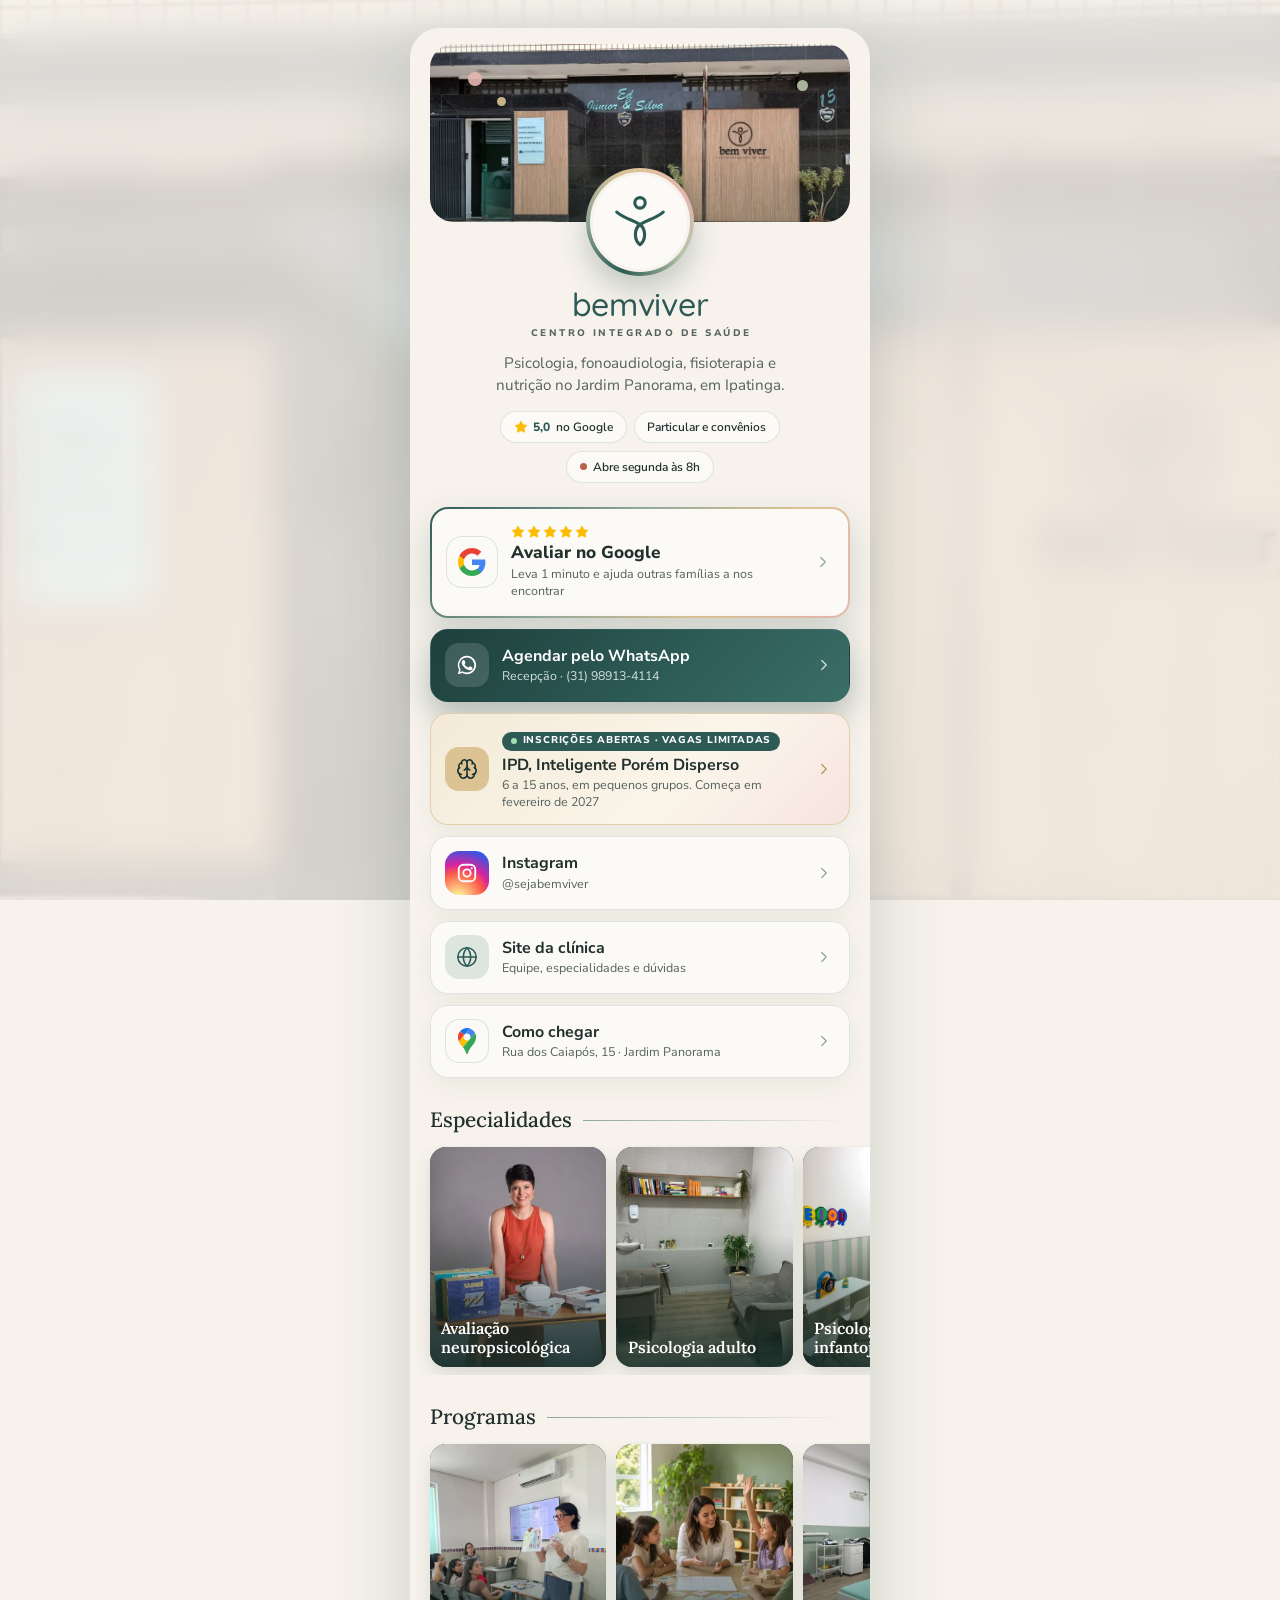
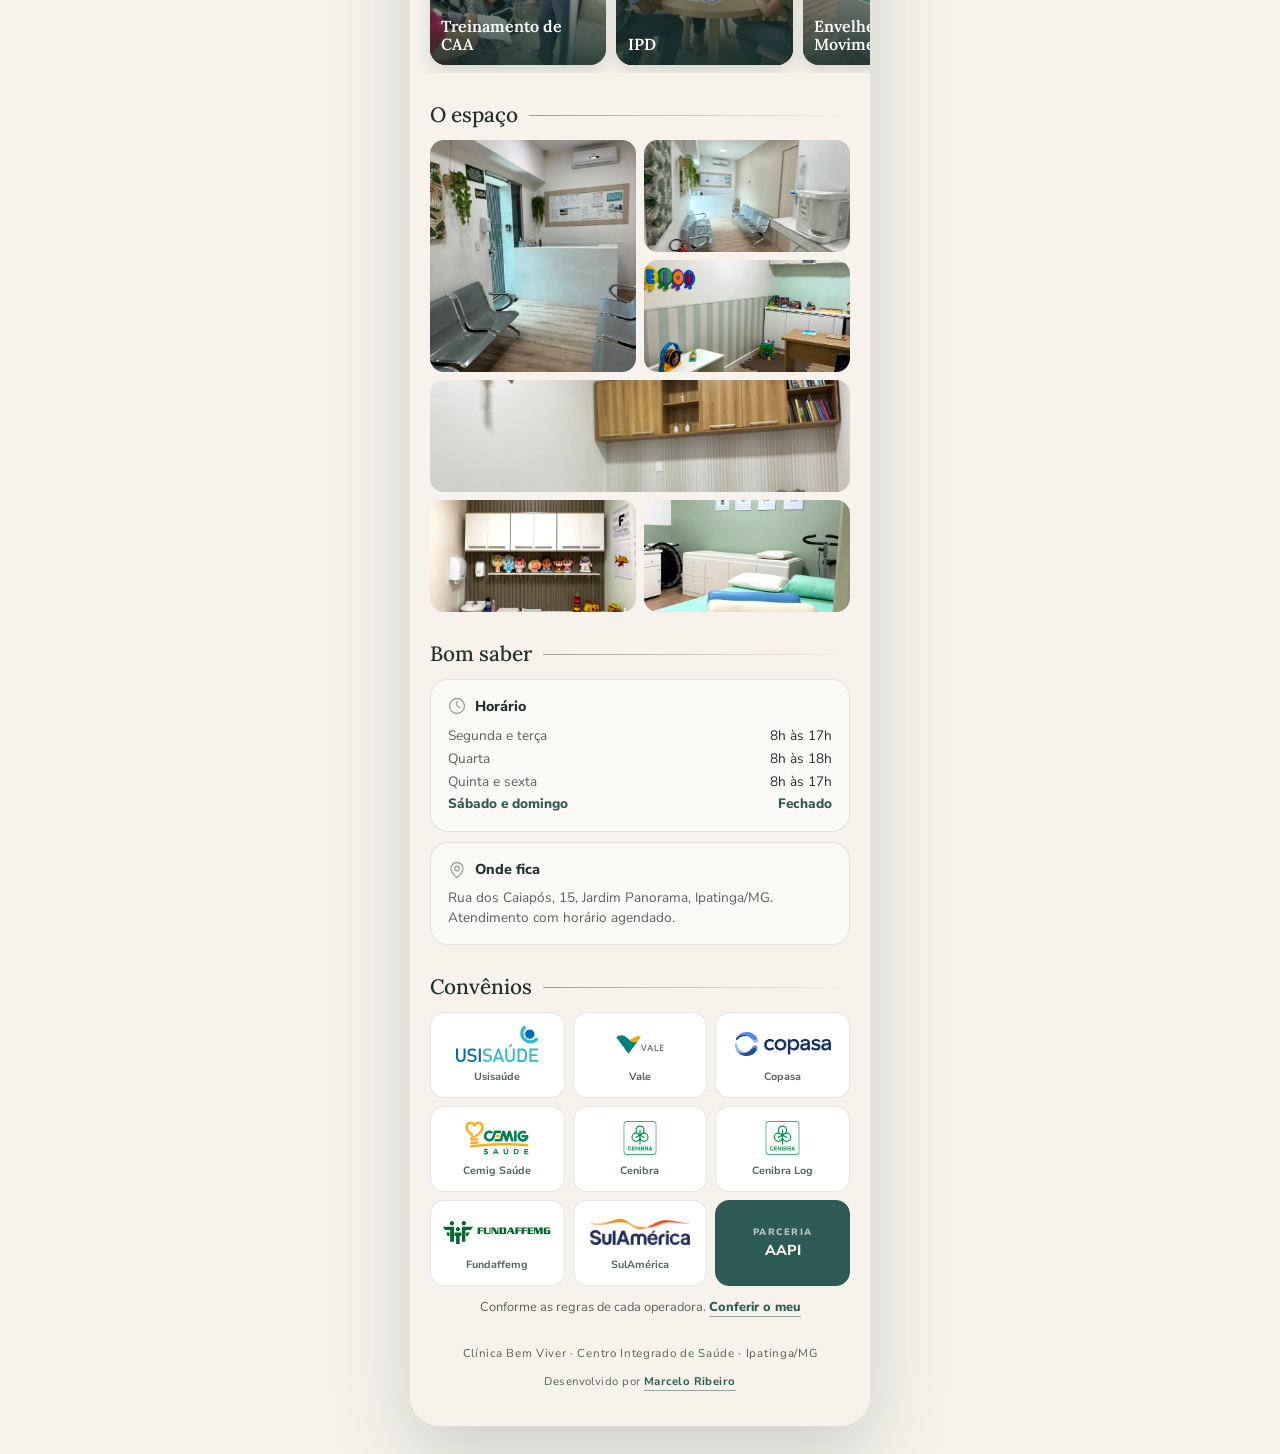
==== links/index.html @ ab98fdcb "Página de links" ====
<!doctype html>
<html lang="pt-BR">
<head>
<!-- Google Analytics 4 (04/11/2026): conta os toques no WhatsApp pela medição otimizada -->
<script async src="https://www.googletagmanager.com/gtag/js?id=G-WRZ7HY3TYR"></script>
<script>
  window.dataLayer = window.dataLayer || [];
  function gtag(){dataLayer.push(arguments);}
  gtag('js', new Date());
  gtag('config', 'G-WRZ7HY3TYR');
  // Toque em qualquer link do WhatsApp vira o evento principal contato_whatsapp (04/11/2026)
  document.addEventListener('click', function(e){
    var a = e.target.closest && e.target.closest('a[href*="wa.me/"]');
    if (a) gtag('event', 'contato_whatsapp', { link_url: a.href, pagina: location.pathname });
  });
</script>
<!-- Microsoft Clarity (04/11/2026): gravação das visitas e mapa de calor -->
<script type="text/javascript">
  (function(c,l,a,r,i,t,y){
    c[a]=c[a]||function(){(c[a].q=c[a].q||[]).push(arguments)};
    t=l.createElement(r);t.async=1;t.src="https://www.clarity.ms/tag/"+i;
    y=l.getElementsByTagName(r)[0];y.parentNode.insertBefore(t,y);
  })(window, document, "clarity", "script", "z8gtgcn1j5");
</script>
<meta charset="utf-8">
<meta name="viewport" content="width=device-width, initial-scale=1">
<script>document.documentElement.className += " js";</script>
<!-- =====================================================================
     PAGINA DE LINKS (bio do Instagram e plaquinha do Google), 04/11/2026.
     Molde: clientes/AnaFlaviaAraujo/site/links (que veio da Joyce): avaliar no
     Google em destaque, agendar em cartao cheio, marcas com as cores oficiais,
     faixas de arrastar e faiscas no toque. Aqui, nas cores do site da clinica.
     Pedido dele: so o Instagram da clinica (nenhum das profissionais), as
     especialidades, o programa com inscricao aberta (IPD), fotos do espaco e os
     convenios com a logo original no fim.
     Pagina de passagem: noindex e fora do sitemap.
     ===================================================================== -->
<title>Links | Clínica Bem Viver, Ipatinga/MG</title>
<meta name="description" content="Agende pelo WhatsApp, avalie no Google, veja as especialidades, o IPD com inscrições abertas, o espaço e os convênios da Clínica Bem Viver, no Jardim Panorama, em Ipatinga/MG.">
<meta name="robots" content="noindex, follow">
<meta name="theme-color" content="#F7F3EC">
<link rel="canonical" href="https://sejabemviver.com.br/links/">
<meta property="og:type" content="website">
<meta property="og:locale" content="pt_BR">
<meta property="og:site_name" content="Clínica Bem Viver">
<meta property="og:title" content="Clínica Bem Viver | Links">
<meta property="og:description" content="Agende pelo WhatsApp, veja as especialidades e como chegar à clínica, no Jardim Panorama, em Ipatinga/MG.">
<meta property="og:url" content="https://sejabemviver.com.br/links/">
<meta property="og:image" content="https://sejabemviver.com.br/assets/img/og.jpg">
<meta property="og:image:width" content="1200">
<meta property="og:image:height" content="630">
<meta name="twitter:card" content="summary_large_image">
<link rel="icon" href="../favicon.svg" type="image/svg+xml">
<link rel="apple-touch-icon" href="../apple-touch-icon.png">
<link rel="preconnect" href="https://fonts.googleapis.com">
<link rel="preconnect" href="https://fonts.gstatic.com" crossorigin>
<link rel="stylesheet" href="https://fonts.googleapis.com/css2?family=Lora:ital,wght@0,500;0,600;1,500&family=Nunito+Sans:wght@400;600;700;800&family=Quicksand:wght@500;600&display=swap">
<link rel="preload" as="image" href="../assets/img/links/capa.webp" fetchpriority="high">
<style>
:root{
  /* as mesmas cores do site (assets/css/site.css) */
  --petroleo:#2D5A55;--petroleo-2:#24504B;--petroleo-escuro:#1E3F3B;--noite:#16302D;
  --salvia:#8FA89B;--salvia-clara:#DCE6DF;
  --creme:#F7F3EC;--papel:#FCFAF6;--areia:#EFE6D6;
  --rosa:#E5B7AE;--rosa-fundo:#F6E4DF;--mel:#DCC394;--mel-fundo:#F3EAD7;--folha:#B5C4A8;--folha-fundo:#E6EDDF;
  --tinta:#22302E;--tinta-suave:#55625F;--linha:rgba(45,90,85,.14);
  --serif:"Lora",Georgia,serif;
  --sans:"Nunito Sans",system-ui,-apple-system,"Segoe UI",Roboto,sans-serif;
  --marca:"Quicksand","Nunito Sans",system-ui,sans-serif;
  --suave:cubic-bezier(.22,1,.36,1);
}
*,*::before,*::after{box-sizing:border-box}
html{-webkit-text-size-adjust:100%}
body{margin:0;color:var(--tinta);font:16px/1.5 var(--sans);overflow-x:clip;background:var(--creme)}
img{display:block;max-width:100%;height:auto}
a{color:inherit}
button{font:inherit;color:inherit}
:focus-visible{outline:2px solid var(--petroleo);outline-offset:3px}
.i{width:24px;height:24px;flex:none;fill:none;stroke:currentColor;stroke-width:1.7;stroke-linecap:round;stroke-linejoin:round}

/* fundo: no computador, a fachada desfocada atras da coluna */
.fundo{position:fixed;inset:0;z-index:-1;background:var(--creme)}
@media (min-width:620px){
  .fundo{background:url(../assets/img/links/capa.webp) center/cover}
  .fundo::after{content:"";position:absolute;inset:0;background:rgba(247,243,236,.84);backdrop-filter:blur(18px);-webkit-backdrop-filter:blur(18px)}
}
.coluna{width:min(460px,100%);margin:0 auto;padding:14px 16px 40px}
@media (min-width:620px){.coluna{margin:28px auto;padding:16px 20px 36px;background:var(--creme);border-radius:30px;box-shadow:0 30px 80px rgba(30,63,59,.2)}}

/* ---------- topo: a fachada, o selo com a logo e o nome ---------- */
.topo{position:relative;text-align:center}
.capa{position:relative;height:178px;border-radius:24px;overflow:hidden;background:var(--areia)}
.capa img{width:100%;height:100%;object-fit:cover;object-position:50% 45%}
.capa::after{content:"";position:absolute;inset:0;background:linear-gradient(to bottom,rgba(22,48,45,0) 40%,rgba(22,48,45,.28))}
/* as tres bolinhas da sala infantil, soltas na capa */
.bolinhas{position:absolute;inset:0;pointer-events:none}
.bolinhas span{position:absolute;border-radius:50%;opacity:.9}
.bolinhas span:nth-child(1){width:14px;height:14px;left:9%;top:16%;background:var(--rosa)}
.bolinhas span:nth-child(2){width:9px;height:9px;left:16%;top:30%;background:var(--mel)}
.bolinhas span:nth-child(3){width:11px;height:11px;right:10%;top:20%;background:var(--folha)}
.js .bolinhas span{animation:boia 6s ease-in-out infinite}
.js .bolinhas span:nth-child(2){animation-delay:-2s}
.js .bolinhas span:nth-child(3){animation-delay:-4s}
@keyframes boia{50%{transform:translateY(-7px)}}
.selo{
  position:relative;z-index:2;width:108px;height:108px;margin:-54px auto 0;border-radius:50%;padding:4px;
  background:conic-gradient(from 200deg,var(--petroleo),var(--salvia),var(--mel),var(--rosa),var(--folha),var(--petroleo));
  box-shadow:0 14px 30px rgba(30,63,59,.24);
}
.selo__dentro{width:100%;height:100%;border-radius:50%;display:grid;place-items:center;background:var(--papel);border:3px solid var(--creme)}
/* o simbolo da logo se desenha uma vez, como se fosse escrito */
.selo svg{width:58px;height:58px;fill:none;stroke:var(--petroleo);stroke-width:5.5;stroke-linecap:round;stroke-linejoin:round}
.js .selo svg *{stroke-dasharray:1;stroke-dashoffset:1;animation:traco 1.4s .35s var(--suave) forwards}
.js .selo svg circle{animation-delay:1.2s;animation-duration:.6s}
@keyframes traco{to{stroke-dashoffset:0}}
.nome{margin:12px 0 0;font:500 2rem/1 var(--marca);letter-spacing:-.01em;color:var(--petroleo)}
.nome small{display:block;margin-top:.5rem;font:800 .6rem/1 var(--sans);letter-spacing:.26em;padding-left:.26em;text-transform:uppercase;color:var(--tinta-suave)}
.bio{margin:14px auto 0;max-width:32ch;text-wrap:balance;font-size:.95rem;color:var(--tinta-suave)}
.chips{display:flex;flex-wrap:wrap;justify-content:center;gap:.45rem;margin-top:14px}
.chip{display:inline-flex;align-items:center;gap:.35rem;padding:.38rem .8rem;border-radius:999px;background:var(--papel);border:1px solid var(--linha);font-size:.75rem;font-weight:600;color:var(--tinta);text-decoration:none}
.chip b{color:var(--petroleo);font-weight:800}
.chip .i{width:14px;height:14px}
.chip .i--estrela{fill:#FBBC04;stroke:#FBBC04;stroke-width:1}
.status:empty{display:none}
.status::before{content:"";width:7px;height:7px;border-radius:50%;background:var(--salvia)}
.status--aberto::before{background:#3E9A62;box-shadow:0 0 0 3px rgba(62,154,98,.18)}
.status--fechado::before{background:#B8604E}

/* ---------- os links ---------- */
.links{display:grid;gap:11px;margin:24px 0 0;list-style:none;padding:0}
.link{
  position:relative;isolation:isolate;overflow:hidden;
  display:grid;grid-template-columns:44px 1fr 18px;align-items:center;gap:.85rem;
  padding:.85rem 1rem .85rem .85rem;border-radius:18px;text-decoration:none;
  background:var(--papel);border:1px solid var(--linha);box-shadow:0 8px 22px rgba(30,63,59,.06);
  transition:transform .25s var(--suave),box-shadow .3s ease,border-color .3s ease;
}
.link:hover{transform:translateY(-2px);border-color:rgba(45,90,85,.3);box-shadow:0 14px 30px rgba(30,63,59,.12)}
.link:active{transform:scale(.985)}
/* o brilho que passa UMA vez no hover (templates/componentes/botao-brilho-hover) */
.link::before{content:"";position:absolute;top:0;left:-60%;width:40%;height:100%;z-index:1;background:linear-gradient(115deg,transparent,rgba(255,255,255,.55),transparent);transform:skewX(-20deg);transition:left .7s ease;pointer-events:none}
.link:hover::before{left:130%}
.link__ico{width:44px;height:44px;border-radius:14px;display:grid;place-items:center;background:var(--salvia-clara);color:var(--petroleo)}
.link__ico .i{width:22px;height:22px}
.link__txt{min-width:0}
.link__txt b{display:block;font:700 1rem/1.25 var(--sans);color:var(--tinta)}
.link__txt small{display:block;margin-top:.15rem;font-size:.78rem;line-height:1.35;color:var(--tinta-suave)}
/* uma linha so: subtitulo que quebra deixa um botao mais alto que os outros */
.link:not(.link--avaliar):not(.link--ipd) .link__txt small{white-space:nowrap;overflow:hidden;text-overflow:ellipsis}
.link__seta{width:18px;height:18px;color:var(--salvia);transition:transform .3s var(--suave)}
.link:hover .link__seta{transform:translateX(3px)}
/* o principal: cheio, no petroleo da clinica */
.link--cheio{background:linear-gradient(135deg,var(--petroleo-escuro) 0%,var(--petroleo) 55%,#3B6E67 100%);border-color:transparent;box-shadow:0 14px 32px rgba(30,63,59,.32)}
.link--cheio .link__ico{background:rgba(255,255,255,.14);color:#fff}
.link--cheio .link__ico .i--cheio{fill:currentColor;stroke:none}
.link--cheio .link__txt b{color:#fff}
.link--cheio .link__txt small{color:#CFE0D9}
.link--cheio .link__seta{color:#CFE0D9}
.link--cheio:hover{border-color:transparent;box-shadow:0 18px 40px rgba(30,63,59,.42)}
/* avaliar: o destaque da pagina. Borda em degrade com as cores da clinica, estrelas
   do Google e um brilho que passa sozinho de tempos em tempos */
.link--avaliar{
  grid-template-columns:52px 1fr 18px;padding:1rem 1rem 1rem .85rem;border:2px solid transparent;
  background:linear-gradient(var(--papel),var(--papel)) padding-box,linear-gradient(135deg,var(--petroleo),var(--salvia) 40%,var(--mel) 70%,var(--rosa)) border-box;
  box-shadow:0 14px 34px rgba(30,63,59,.18);
}
.link--avaliar:hover{border-color:transparent;box-shadow:0 18px 40px rgba(30,63,59,.26)}
.link--avaliar::before{animation:passa 4.5s ease-in-out 1.4s infinite}
@keyframes passa{0%{left:-60%}28%,100%{left:130%}}
.link--avaliar .link__ico{width:52px;height:52px;border-radius:16px}
.link--avaliar .link__ico .i{width:28px;height:28px}
.link--avaliar .link__txt b{font-weight:800;font-size:1.08rem}
.estrelas{display:flex;gap:2px;margin-bottom:.2rem}
.estrelas .i{width:14px;height:14px;fill:#FBBC04;stroke:#FBBC04;stroke-width:1}
/* IPD: inscricao aberta, no mel da clinica, com o selo pulsando */
.link--ipd{background:linear-gradient(135deg,var(--mel-fundo),#FBF5EA 60%,var(--rosa-fundo));border-color:rgba(220,195,148,.7)}
.link--ipd .link__ico{background:var(--mel);color:var(--noite)}
.link--ipd .link__seta{color:#B79A5E}
.aberta{display:inline-flex;align-items:center;gap:.35rem;margin-bottom:.25rem;padding:.15rem .55rem;border-radius:999px;background:var(--petroleo);color:#fff;font:800 .62rem/1.4 var(--sans);letter-spacing:.08em;text-transform:uppercase}
.aberta::before{content:"";width:6px;height:6px;border-radius:50%;background:#9FE0B5}
.js .aberta::before{animation:pulsa 1.8s ease-in-out infinite}
@keyframes pulsa{50%{box-shadow:0 0 0 4px rgba(159,224,181,.35)}}
/* marcas com as cores oficiais */
.link__ico--google,.link__ico--maps{background:var(--papel);border:1px solid var(--linha)}
.link__ico--google .i{width:24px;height:24px}
.link__ico--maps .i{width:26px;height:26px}
.link__ico--insta{background:radial-gradient(circle at 30% 107%,#FDF497 0%,#FDF497 5%,#FD5949 45%,#D6249F 60%,#285AEB 90%);color:#fff}
.link__ico--insta .i{stroke-width:2}
/* entrada em cascata, so com JS e sem "reduzir movimento" */
.js .links > li{animation:sobe .7s var(--suave) both;animation-delay:calc(var(--o,0) * 70ms + .35s)}
@keyframes sobe{from{opacity:0;transform:translateY(14px)}}

/* ---------- especialidades e programas: faixa de arrastar ---------- */
.titulo{display:flex;align-items:center;gap:.7rem;margin:30px 0 12px;font:500 1.3rem/1.2 var(--serif);color:var(--tinta)}
.titulo::after{content:"";flex:1;height:1px;background:linear-gradient(90deg,var(--salvia),transparent)}
.galeria{display:flex;gap:10px;overflow-x:auto;scroll-snap-type:x mandatory;scroll-padding-inline:16px;margin:0 -16px;padding:2px 16px 8px;scrollbar-width:none;list-style:none}
.galeria::-webkit-scrollbar{display:none}
.galeria li{flex:0 0 42%;scroll-snap-align:start}
.card{
  position:relative;isolation:isolate;display:flex;align-items:flex-end;aspect-ratio:4/5;overflow:hidden;
  padding:.7rem;border-radius:16px;background:var(--petroleo-escuro);color:#fff;text-decoration:none;
  font:600 1rem/1.15 var(--serif);box-shadow:0 8px 18px rgba(30,63,59,.14);-webkit-user-drag:none;user-select:none;
}
.card img{position:absolute;inset:0;z-index:-2;width:100%;height:100%;object-fit:cover;-webkit-user-drag:none;transition:scale .8s var(--suave)}
.card::after{content:"";position:absolute;inset:0;z-index:-1;background:linear-gradient(180deg,rgba(22,48,45,0) 40%,rgba(22,48,45,.88))}
.card:hover img{scale:1.05}
@media (hover:hover) and (pointer:fine){.galeria{cursor:grab}}
/* o snap desliga enquanto o mouse arrasta, senao cada pixel puxa de volta pro cartao */
.galeria.arrastando{scroll-snap-type:none;cursor:grabbing}
@media (min-width:620px){.galeria{margin:0 -20px;padding:2px 20px 8px;scroll-padding-inline:20px}}

/* ---------- o espaco: mosaico, cada foto abre grande ---------- */
.espaco{display:grid;grid-template-columns:repeat(2,1fr);grid-auto-rows:112px;gap:8px;list-style:none;margin:0;padding:0}
.espaco li:nth-child(1){grid-row:span 2}
.espaco li:nth-child(4){grid-column:span 2}
.foto{display:block;width:100%;height:100%;padding:0;border:0;border-radius:14px;overflow:hidden;background:var(--areia);cursor:zoom-in}
.foto img{width:100%;height:100%;object-fit:cover;transition:scale .8s var(--suave)}
.foto:hover img{scale:1.04}
.visor{width:min(94vw,560px);max-width:none;max-height:92vh;padding:0;border:0;border-radius:18px;background:transparent;overflow:visible}
.visor::backdrop{background:rgba(22,48,45,.86)}
.visor img{width:100%;max-height:82vh;object-fit:contain;border-radius:18px}
.visor p{margin:.6rem 0 0;text-align:center;color:#E8EFEA;font-size:.85rem}
.visor__fechar{position:absolute;top:-14px;right:-6px;width:40px;height:40px;border-radius:50%;border:0;background:var(--papel);color:var(--tinta);display:grid;place-items:center;cursor:pointer;box-shadow:0 6px 16px rgba(0,0,0,.25)}
.visor__fechar .i{width:18px;height:18px}

/* ---------- bom saber ---------- */
.info{display:grid;gap:10px}
.cartao{padding:1rem 1.05rem;border-radius:18px;background:var(--papel);border:1px solid var(--linha)}
.cartao__cab{display:flex;align-items:center;gap:.6rem;font-weight:800;font-size:.9rem}
.cartao__cab .i{width:18px;height:18px;color:var(--salvia)}
.cartao p{margin:.45rem 0 0;font-size:.85rem;color:var(--tinta-suave)}
.horas{display:grid;grid-template-columns:auto 1fr;gap:.15rem 1rem;margin:.55rem 0 0;font-size:.85rem}
.horas dt{color:var(--tinta-suave)}
.horas dd{margin:0;text-align:right;color:var(--tinta)}
.horas .hoje{color:var(--petroleo);font-weight:800}

/* ---------- convenios: as logos oficiais (as mesmas do site) ---------- */
.conv{display:grid;grid-template-columns:repeat(3,1fr);gap:8px;list-style:none;margin:0;padding:0}
.conv li{display:flex;flex-direction:column;align-items:center;justify-content:center;gap:.4rem;min-height:86px;padding:.6rem .4rem;border-radius:14px;background:#fff;border:1px solid var(--linha);font-size:.66rem;font-weight:700;color:var(--tinta-suave);text-align:center}
.conv__logo{position:relative;width:100%;height:36px}
.conv__logo img{position:absolute;inset:0;margin:auto;width:auto;height:auto;max-width:var(--lw,78%);max-height:var(--lh,100%)}
.conv .conv__parceria{background:var(--petroleo);border-color:var(--petroleo);color:var(--creme);font-size:.9rem;font-weight:800}
.conv__parceria small{display:block;font-size:.58rem;letter-spacing:.14em;text-transform:uppercase;color:#B9CFC7}
.conv-nota{margin:.7rem 0 0;font-size:.8rem;color:var(--tinta-suave);text-align:center}
.conv-nota a{color:var(--petroleo);font-weight:800;text-decoration:none;border-bottom:1px solid var(--salvia)}

.rodape{margin-top:28px;text-align:center;font-size:.72rem;letter-spacing:.06em;color:var(--tinta-suave)}
.assinatura{margin:.6rem 0 0;text-align:center;font-size:.7rem;letter-spacing:.04em;color:var(--tinta-suave)}
.assinatura a{color:var(--petroleo);font-weight:700;text-decoration:none;border-bottom:1px solid var(--salvia);padding-bottom:1px;transition:color .2s ease}
.assinatura a:hover{color:var(--tinta)}

/* faiscas no toque, nas cores das bolinhas da sala infantil */
.faisca{position:fixed;z-index:50;width:12px;height:12px;pointer-events:none;transform:translate(-50%,-50%);animation:faisca .8s var(--suave) forwards}
.faisca svg{width:100%;height:100%;fill:currentColor}
@keyframes faisca{to{transform:translate(calc(-50% + var(--dx)),calc(-50% + var(--dy))) scale(.2) rotate(90deg);opacity:0}}

@media (prefers-reduced-motion:reduce){
  .js .links > li,.js .bolinhas span,.js .aberta::before{animation:none}
  .js .selo svg *{animation:none;stroke-dashoffset:0}
  .faisca{display:none}
  .link,.link::before,.link__seta,.card img,.foto img{transition:none}
  .link--avaliar::before{animation:none}
}
</style>
</head>
<body>

<svg width="0" height="0" style="position:absolute" aria-hidden="true" focusable="false">
  <symbol id="i-zap" viewBox="0 0 24 24"><path d="M17.5 14.4c-.3-.2-1.7-.9-2-1-.3-.1-.5-.2-.7.1s-.8 1-.9 1.2c-.2.2-.3.2-.6.1-.3-.2-1.2-.5-2.3-1.4-.9-.8-1.4-1.7-1.6-2-.2-.3 0-.5.1-.6.1-.1.3-.3.4-.5.1-.2.2-.3.3-.5 0-.2 0-.4 0-.5 0-.2-.7-1.6-.9-2.2-.2-.5-.5-.5-.7-.5h-.6c-.2 0-.5.1-.8.4-.3.3-1 1-1 2.5s1.1 2.9 1.2 3.1c.1.2 2.1 3.2 5 4.4.7.3 1.2.5 1.7.6.7.2 1.3.2 1.8.1.6-.1 1.7-.7 1.9-1.4.2-.7.2-1.2.2-1.4-.1-.1-.3-.2-.6-.3ZM12 2a10 10 0 0 0-8.6 15.1L2 22l5-1.3A10 10 0 1 0 12 2Zm0 18.2c-1.6 0-3.2-.4-4.5-1.2l-.3-.2-3 .8.8-2.9-.2-.3A8.2 8.2 0 1 1 12 20.2Z"/></symbol>
  <symbol id="i-insta" viewBox="0 0 24 24"><rect x="3" y="3" width="18" height="18" rx="5"/><circle cx="12" cy="12" r="4"/><circle cx="17.2" cy="6.8" r="1.1" fill="currentColor" stroke="none"/></symbol>
  <symbol id="i-pin" viewBox="0 0 24 24"><path d="M20 10c0 4.993-5.539 10.193-7.399 11.799a1 1 0 0 1-1.202 0C9.539 20.193 4 14.993 4 10a8 8 0 0 1 16 0"/><circle cx="12" cy="10" r="3"/></symbol>
  <symbol id="i-estrela" viewBox="0 0 24 24"><path d="M11.525 2.295a.53.53 0 0 1 .95 0l2.31 4.679a2.123 2.123 0 0 0 1.595 1.16l5.166.756a.53.53 0 0 1 .294.904l-3.736 3.638a2.123 2.123 0 0 0-.611 1.878l.882 5.14a.53.53 0 0 1-.771.56l-4.618-2.428a2.122 2.122 0 0 0-1.973 0L6.396 21.01a.53.53 0 0 1-.77-.56l.881-5.139a2.122 2.122 0 0 0-.611-1.879L2.16 9.795a.53.53 0 0 1 .294-.906l5.165-.755a2.122 2.122 0 0 0 1.597-1.16z"/></symbol>
  <symbol id="i-relogio" viewBox="0 0 24 24"><circle cx="12" cy="12" r="10"/><path d="M12 6v6l4 2"/></symbol>
  <symbol id="i-globo" viewBox="0 0 24 24"><circle cx="12" cy="12" r="10"/><path d="M12 2a14.5 14.5 0 0 0 0 20 14.5 14.5 0 0 0 0-20"/><path d="M2 12h20"/></symbol>
  <symbol id="i-cerebro" viewBox="0 0 24 24"><path d="M12 18V5"/><path d="M15 13a4.17 4.17 0 0 1-3-4 4.17 4.17 0 0 1-3 4"/><path d="M17.598 6.5A3 3 0 1 0 12 5a3 3 0 1 0-5.598 1.5"/><path d="M17.997 5.125a4 4 0 0 1 2.526 5.77"/><path d="M18 18a4 4 0 0 0 2-7.464"/><path d="M19.967 17.483A4 4 0 1 1 12 18a4 4 0 1 1-7.967-.517"/><path d="M6 18a4 4 0 0 1-2-7.464"/><path d="M6.003 5.125a4 4 0 0 0-2.526 5.77"/></symbol>
  <symbol id="i-escudo" viewBox="0 0 24 24"><path d="M20 13c0 5-3.5 7.5-7.66 8.95a1 1 0 0 1-.67-.01C7.5 20.5 4 18 4 13V6a1 1 0 0 1 1-1c2 0 4.5-1.2 6.24-2.72a1.17 1.17 0 0 1 1.52 0C14.51 3.81 17 5 19 5a1 1 0 0 1 1 1z"/><path d="m9 12 2 2 4-4"/></symbol>
  <symbol id="i-fechar" viewBox="0 0 24 24"><path d="M18 6 6 18"/><path d="m6 6 12 12"/></symbol>
  <!-- Google e Maps nas cores oficiais (Wikimedia Commons), seta: copiados da pagina da Ana Flavia -->
  <symbol id="i-google" viewBox="1 1 22 22"><g stroke="none"><path d="M22.56 12.25c0-.78-.07-1.53-.2-2.25H12v4.26h5.92c-.26 1.37-1.04 2.53-2.21 3.31v2.77h3.57c2.08-1.92 3.28-4.74 3.28-8.09z" fill="#4285F4"/><path d="M12 23c2.97 0 5.46-.98 7.28-2.66l-3.57-2.77c-.98.66-2.23 1.06-3.71 1.06-2.86 0-5.29-1.93-6.16-4.53H2.18v2.84C3.99 20.53 7.7 23 12 23z" fill="#34A853"/><path d="M5.84 14.09c-.22-.66-.35-1.36-.35-2.09s.13-1.43.35-2.09V7.07H2.18C1.43 8.55 1 10.22 1 12s.43 3.45 1.18 4.93l2.85-2.22.81-.62z" fill="#FBBC05"/><path d="M12 5.38c1.62 0 3.06.56 4.21 1.64l3.15-3.15C17.45 2.09 14.97 1 12 1 7.7 1 3.99 3.47 2.18 7.07l3.66 2.84c.87-2.6 3.3-4.53 6.16-4.53z" fill="#EA4335"/></g></symbol>
  <symbol id="i-maps" viewBox="0 0 92.3 132.3"><g stroke="none"><path fill="#1a73e8" d="M60.2 2.2C55.8.8 51 0 46.1 0 32 0 19.3 6.4 10.8 16.5l21.8 18.3L60.2 2.2z"/><path fill="#ea4335" d="M10.8 16.5C4.1 24.5 0 34.9 0 46.1c0 8.7 1.7 15.7 4.6 22l28-33.3-21.8-18.3z"/><path fill="#4285f4" d="M46.2 28.5c9.8 0 17.7 7.9 17.7 17.7 0 4.3-1.6 8.3-4.2 11.4 0 0 13.9-16.6 27.5-32.7-5.6-10.8-15.3-19-27-22.7L32.6 34.8c3.3-3.8 8.1-6.3 13.6-6.3"/><path fill="#fbbc04" d="M46.2 63.8c-9.8 0-17.7-7.9-17.7-17.7 0-4.3 1.5-8.3 4.1-11.3l-28 33.3c4.8 10.6 12.8 19.2 21 29.9l34.1-40.5c-3.3 3.9-8.1 6.3-13.5 6.3"/><path fill="#34a853" d="M59.1 109.2c15.4-24.1 33.3-35 33.3-63 0-7.7-1.9-14.9-5.2-21.3L25.6 98c2.6 3.4 5.3 7.3 7.9 11.3 9.4 14.5 6.8 23.1 12.8 23.1s3.4-8.7 12.8-23.2"/></g></symbol>
  <symbol id="i-dir" viewBox="0 0 24 24"><path d="m9 18 6-6-6-6"/></symbol>
</svg>

<div class="fundo" aria-hidden="true"></div>

<main class="coluna">

  <header class="topo">
    <!-- capa: a fachada real da clinica (foto da Carine, 02/11/2026) -->
    <div class="capa">
      <img src="../assets/img/links/capa.webp" width="1000" height="413" fetchpriority="high" alt="Fachada da Clínica Bem Viver, na Rua dos Caiapós, 15, com a placa das especialidades">
      <div class="bolinhas" aria-hidden="true"><span></span><span></span><span></span></div>
    </div>
    <!-- selo: o simbolo da logo (o mesmo #bv-simbolo do site), com os tracos em pathLength 1 pra se desenhar -->
    <div class="selo" aria-hidden="true"><div class="selo__dentro">
      <svg viewBox="0 0 100 100"><path pathLength="1" d="M10 33C24 45 40 47 50.5 55C60 62 61 81 50 89C39 81 40 62 49.5 55C60 47 76 45 90 33"/><circle pathLength="1" cx="50" cy="17" r="9"/></svg>
    </div></div>
    <h1 class="nome">bemviver<small>Centro integrado de saúde</small></h1>
    <p class="bio">Psicologia, fonoaudiologia, fisioterapia e nutrição no Jardim Panorama, em Ipatinga.</p>
    <div class="chips">
      <a class="chip" href="https://maps.google.com/?cid=10263170879626700148" target="_blank" rel="noopener"><svg class="i i--estrela" aria-hidden="true"><use href="#i-estrela"/></svg><b>5,0</b> no Google</a>
      <span class="chip">Particular e convênios</span>
      <span class="chip status" data-status aria-live="polite"></span>
    </div>
  </header>

  <ul class="links">
    <!-- o mesmo link de avaliacao da ficha (ficha-google.md) e da plaquinha NFC -->
    <li style="--o:0"><a class="link link--avaliar" href="https://search.google.com/local/writereview?placeid=ChIJbRgieiYAsAARdGVI1Ykbbo4" target="_blank" rel="noopener">
      <span class="link__ico link__ico--google"><svg class="i" aria-hidden="true"><use href="#i-google"/></svg></span>
      <span class="link__txt">
        <span class="estrelas" aria-hidden="true"><svg class="i"><use href="#i-estrela"/></svg><svg class="i"><use href="#i-estrela"/></svg><svg class="i"><use href="#i-estrela"/></svg><svg class="i"><use href="#i-estrela"/></svg><svg class="i"><use href="#i-estrela"/></svg></span>
        <b>Avaliar no Google</b><small>Leva 1 minuto e ajuda outras famílias a nos encontrar</small>
      </span>
      <svg class="i link__seta" aria-hidden="true"><use href="#i-dir"/></svg>
    </a></li>
    <!-- agendar e pelo WhatsApp da recepcao. Mensagem sem emoji (vira losango no wa.me) -->
    <li style="--o:1"><a class="link link--cheio" href="https://wa.me/5531989134114?text=Ol%C3%A1!%20Vim%20pelo%20link%20da%20Bem%20Viver%20e%20quero%20agendar%20um%20hor%C3%A1rio." target="_blank" rel="noopener">
      <span class="link__ico"><svg class="i i--cheio" aria-hidden="true"><use href="#i-zap"/></svg></span>
      <span class="link__txt"><b>Agendar pelo WhatsApp</b><small>Recepção · (31) 98913-4114</small></span>
      <svg class="i link__seta" aria-hidden="true"><use href="#i-dir"/></svg>
    </a></li>
    <!-- IPD: inscricoes abertas, inicio em fevereiro de 2027 (texto da Carine, programas/ipd). Quando fechar, sai daqui -->
    <li style="--o:2"><a class="link link--ipd" href="../programas/ipd/">
      <span class="link__ico"><svg class="i" aria-hidden="true"><use href="#i-cerebro"/></svg></span>
      <span class="link__txt"><span class="aberta">Inscrições abertas · vagas limitadas</span><b>IPD, Inteligente Porém Disperso</b><small>6 a 15 anos, em pequenos grupos. Começa em fevereiro de 2027</small></span>
      <svg class="i link__seta" aria-hidden="true"><use href="#i-dir"/></svg>
    </a></li>
    <li style="--o:3"><a class="link" href="https://www.instagram.com/sejabemviver/" target="_blank" rel="noopener">
      <span class="link__ico link__ico--insta"><svg class="i" aria-hidden="true"><use href="#i-insta"/></svg></span>
      <span class="link__txt"><b>Instagram</b><small>@sejabemviver</small></span>
      <svg class="i link__seta" aria-hidden="true"><use href="#i-dir"/></svg>
    </a></li>
    <li style="--o:4"><a class="link" href="../">
      <span class="link__ico"><svg class="i" aria-hidden="true"><use href="#i-globo"/></svg></span>
      <span class="link__txt"><b>Site da clínica</b><small>Equipe, especialidades e dúvidas</small></span>
      <svg class="i link__seta" aria-hidden="true"><use href="#i-dir"/></svg>
    </a></li>
    <li style="--o:5"><a class="link" href="https://maps.google.com/?cid=10263170879626700148" target="_blank" rel="noopener">
      <span class="link__ico link__ico--maps"><svg class="i" aria-hidden="true"><use href="#i-maps"/></svg></span>
      <span class="link__txt"><b>Como chegar</b><small>Rua dos Caiapós, 15 · Jardim Panorama</small></span>
      <svg class="i link__seta" aria-hidden="true"><use href="#i-dir"/></svg>
    </a></li>
  </ul>

  <h2 class="titulo">Especialidades</h2>
  <ul class="galeria" aria-label="Especialidades da clínica: cada uma abre a página dela no site">
    <li><a class="card" href="../especialidades/avaliacao-neuropsicologica/"><img src="../assets/img/links/esp-card-neuro.webp" width="480" height="600" loading="lazy" decoding="async" alt="">Avaliação neuropsicológica</a></li>
    <li><a class="card" href="../especialidades/psicologia-adulto/"><img src="../assets/img/links/esp-card-psicologia-adulto.webp" width="480" height="600" loading="lazy" decoding="async" alt="">Psicologia adulto</a></li>
    <li><a class="card" href="../especialidades/psicologia-infantil/"><img src="../assets/img/links/esp-card-infantil.webp" width="480" height="600" loading="lazy" decoding="async" alt="">Psicologia infantojuvenil</a></li>
    <li><a class="card" href="../especialidades/fonoaudiologia-infantil/"><img src="../assets/img/links/esp-card-fono.webp" width="480" height="600" loading="lazy" decoding="async" alt="">Fonoaudiologia infantil</a></li>
    <li><a class="card" href="../especialidades/fonoaudiologia-adulto/"><img src="../assets/img/links/esp-card-orofacial.webp" width="480" height="600" loading="lazy" decoding="async" alt="">Fonoaudiologia adulto</a></li>
    <li><a class="card" href="../especialidades/fisioterapia/"><img src="../assets/img/links/esp-card-fisio.webp" width="480" height="600" loading="lazy" decoding="async" alt="">Fisioterapia</a></li>
    <li><a class="card" href="../especialidades/nutricao/"><img src="../assets/img/links/esp-card-nutricao.webp" width="480" height="600" loading="lazy" decoding="async" alt="">Nutrição</a></li>
  </ul>

  <h2 class="titulo">Programas</h2>
  <!-- o cartao do IPD usa a mesma ilustracao do site (turma gerada, alt "Ilustracao"), aprovada por ele em 02/11 -->
  <ul class="galeria" aria-label="Programas da clínica: cada um abre a página dele no site">
    <li><a class="card" href="../programas/treinamento-caa/"><img src="../assets/img/links/esp-card-caa.webp" width="480" height="600" loading="lazy" decoding="async" alt="">Treinamento de CAA</a></li>
    <li><a class="card" href="../programas/ipd/"><img src="../assets/img/links/esp-card-ipd.webp" width="480" height="600" loading="lazy" decoding="async" alt="Ilustração: crianças em atividade de grupo">IPD</a></li>
    <li><a class="card" href="../programas/envelhecer-em-movimento/"><img src="../assets/img/links/esp-card-envelhecer.webp" width="480" height="600" loading="lazy" decoding="async" alt="">Envelhecer em Movimento</a></li>
  </ul>

  <h2 class="titulo">O espaço</h2>
  <!-- fotos reais da Carine (02/11/2026). Toque abre a foto grande -->
  <ul class="espaco">
    <li><button class="foto" type="button" data-grande="../assets/img/esp-recepcao.webp"><img src="../assets/img/links/local-recepcao.webp" width="600" height="800" loading="lazy" decoding="async" alt="Recepção da clínica"></button></li>
    <li><button class="foto" type="button" data-grande="../assets/img/esp-espera.webp"><img src="../assets/img/links/local-espera.webp" width="600" height="800" loading="lazy" decoding="async" alt="Sala de espera"></button></li>
    <li><button class="foto" type="button" data-grande="../assets/img/esp-infantil.webp"><img src="../assets/img/links/local-infantil.webp" width="600" height="800" loading="lazy" decoding="async" alt="Sala de atendimento infantil, com brinquedos"></button></li>
    <li><button class="foto" type="button" data-grande="../assets/img/esp-consultorio.webp"><img src="../assets/img/links/local-consultorio.webp" width="900" height="560" loading="lazy" decoding="async" alt="Consultório"></button></li>
    <li><button class="foto" type="button" data-grande="../assets/img/esp-fono.webp"><img src="../assets/img/links/local-fono.webp" width="600" height="600" loading="lazy" decoding="async" alt="Sala de fonoaudiologia"></button></li>
    <li><button class="foto" type="button" data-grande="../assets/img/esp-fisio.webp"><img src="../assets/img/links/local-fisio.webp" width="600" height="600" loading="lazy" decoding="async" alt="Sala de fisioterapia"></button></li>
  </ul>

  <h2 class="titulo">Bom saber</h2>
  <div class="info">
    <!-- horario da ficha do Google. A linha de hoje acende pelo script -->
    <div class="cartao">
      <div class="cartao__cab"><svg class="i" aria-hidden="true"><use href="#i-relogio"/></svg>Horário</div>
      <dl class="horas" data-horas>
        <dt data-dia="1,2">Segunda e terça</dt><dd data-dia="1,2">8h às 17h</dd>
        <dt data-dia="3">Quarta</dt><dd data-dia="3">8h às 18h</dd>
        <dt data-dia="4,5">Quinta e sexta</dt><dd data-dia="4,5">8h às 17h</dd>
        <dt data-dia="6,0">Sábado e domingo</dt><dd data-dia="6,0">Fechado</dd>
      </dl>
    </div>
    <div class="cartao">
      <div class="cartao__cab"><svg class="i" aria-hidden="true"><use href="#i-pin"/></svg>Onde fica</div>
      <p>Rua dos Caiapós, 15, Jardim Panorama, Ipatinga/MG. Atendimento com horário agendado.</p>
    </div>
  </div>

  <h2 class="titulo">Convênios</h2>
  <!-- as logos oficiais do site (assets/img/convenios, ver o comentario la no index):
       Cenibra Log usa a da Cenibra, que e a dona da empresa -->
  <ul class="conv">
    <li><span class="conv__logo" style="--lw:84%"><img src="../assets/img/convenios/usisaude.svg" alt="" width="445" height="196" loading="lazy" decoding="async"></span>Usisaúde</li>
    <li><span class="conv__logo" style="--lh:86%"><img src="../assets/img/convenios/vale.svg" alt="" width="125" height="64" loading="lazy" decoding="async"></span>Vale</li>
    <li><span class="conv__logo" style="--lw:80%"><img src="../assets/img/convenios/copasa.svg" alt="" width="500" height="126" loading="lazy" decoding="async"></span>Copasa</li>
    <li><span class="conv__logo"><img src="../assets/img/convenios/cemig-saude.svg" alt="" width="92" height="50" loading="lazy" decoding="async"></span>Cemig Saúde</li>
    <li><span class="conv__logo"><img src="../assets/img/convenios/cenibra.svg" alt="" width="61" height="63" loading="lazy" decoding="async"></span>Cenibra</li>
    <li><span class="conv__logo"><img src="../assets/img/convenios/cenibra.svg" alt="" width="61" height="63" loading="lazy" decoding="async"></span>Cenibra Log</li>
    <li><span class="conv__logo" style="--lw:90%"><img src="../assets/img/convenios/fundaffemg.svg" alt="" width="222" height="47" loading="lazy" decoding="async"></span>Fundaffemg</li>
    <li><span class="conv__logo" style="--lw:84%"><img src="../assets/img/convenios/sulamerica.webp" alt="" width="440" height="112" loading="lazy" decoding="async"></span>SulAmérica</li>
    <li class="conv__parceria"><span><small>Parceria</small>AAPI</span></li>
  </ul>
  <p class="conv-nota">Conforme as regras de cada operadora. <a href="https://wa.me/5531989134114?text=Ol%C3%A1!%20Queria%20conferir%20se%20a%20cl%C3%ADnica%20atende%20pelo%20meu%20conv%C3%AAnio%3A%20" target="_blank" rel="noopener">Conferir o meu</a></p>

  <p class="rodape">Clínica Bem Viver · Centro Integrado de Saúde · Ipatinga/MG</p>
  <p class="assinatura">Desenvolvido por <a href="https://marcel0gs.github.io/marcelo-ribeiro-digital/" target="_blank" rel="noopener">Marcelo Ribeiro</a></p>
</main>

<dialog class="visor" aria-label="Foto do espaço">
  <button class="visor__fechar" type="button" aria-label="Fechar"><svg class="i" aria-hidden="true"><use href="#i-fechar"/></svg></button>
  <img alt="">
  <p></p>
</dialog>

<script>
(function(){
  "use strict";
  var reduzido = !!(window.matchMedia && matchMedia("(prefers-reduced-motion: reduce)").matches);

  /* 1. aberto ou fechado agora, no fuso de Ipatinga, e o dia de hoje no horario */
  var H = {1:[8,17], 2:[8,17], 3:[8,18], 4:[8,17], 5:[8,17]};
  var NOMES = ["domingo","segunda","terça","quarta","quinta","sexta","sábado"];
  var agora;
  try {
    var p = {};
    new Intl.DateTimeFormat("en-US", {timeZone:"America/Sao_Paulo", weekday:"short", hour:"numeric", minute:"numeric", hour12:false})
      .formatToParts(new Date()).forEach(function(x){ p[x.type] = x.value; });
    agora = { d: ["Sun","Mon","Tue","Wed","Thu","Fri","Sat"].indexOf(p.weekday), h: (parseInt(p.hour,10) % 24) + parseInt(p.minute,10) / 60 };
  } catch (e) { var n = new Date(); agora = { d: n.getDay(), h: n.getHours() + n.getMinutes() / 60 }; }
  var st = document.querySelector("[data-status]");
  if (st && agora.d >= 0) {
    var hoje = H[agora.d], txt, aberto = false;
    if (hoje && agora.h >= hoje[0] && agora.h < hoje[1]) { aberto = true; txt = "Aberto agora · até " + hoje[1] + "h"; }
    else if (hoje && agora.h < hoje[0]) txt = "Abre hoje às " + hoje[0] + "h";
    else for (var i = 1; i <= 7; i++) { var dd = (agora.d + i) % 7; if (H[dd]) { txt = "Abre " + (i === 1 ? "amanhã" : NOMES[dd]) + " às " + H[dd][0] + "h"; break; } }
    st.textContent = txt;
    st.classList.add(aberto ? "status--aberto" : "status--fechado");
  }
  Array.prototype.forEach.call(document.querySelectorAll("[data-horas] [data-dia]"), function(el){
    if (el.getAttribute("data-dia").split(",").indexOf(String(agora.d)) >= 0) el.classList.add("hoje");
  });

  /* 2. faiscas no toque, nas cores das bolinhas da sala infantil */
  var CORES = ["#E5B7AE", "#DCC394", "#B5C4A8", "#8FA89B"];
  var estrela = '<svg viewBox="0 0 24 24"><path d="M12 0c.6 6.2 5.8 11.4 12 12-6.2.6-11.4 5.8-12 12-.6-6.2-5.8-11.4-12-12C6.2 11.4 11.4 6.2 12 0z"/></svg>';
  function faiscas(x, y){
    if (reduzido) return;
    for (var k = 0; k < 9; k++) {
      var f = document.createElement("span"), ang = Math.random() * Math.PI * 2, dist = 30 + Math.random() * 46;
      f.className = "faisca"; f.innerHTML = estrela;
      f.style.color = CORES[k % CORES.length];
      f.style.left = x + "px"; f.style.top = y + "px";
      f.style.setProperty("--dx", (Math.cos(ang) * dist).toFixed(1) + "px");
      f.style.setProperty("--dy", (Math.sin(ang) * dist).toFixed(1) + "px");
      var t = 7 + Math.random() * 9; f.style.width = f.style.height = t + "px";
      document.body.appendChild(f);
      setTimeout(function(el){ return function(){ el.remove(); }; }(f), 850);
    }
  }
  document.addEventListener("pointerdown", function(e){
    if (e.target.closest(".topo, .link")) faiscas(e.clientX, e.clientY);
  });

  /* 3. faixas de arrastar: o dedo e o trackpad ja rolam; o mouse precisa do arraste.
     Depois de arrastar, o clique que vem junto nao abre o cartao. */
  Array.prototype.forEach.call(document.querySelectorAll(".galeria"), function(gal){
    var arr = null, arrastou = false;
    gal.addEventListener("dragstart", function(e){ e.preventDefault(); });
    gal.addEventListener("pointerdown", function(e){
      if (e.pointerType !== "mouse" || e.button !== 0) return;
      arr = { x: e.clientX, s: gal.scrollLeft, moveu: false }; arrastou = false;
    });
    gal.addEventListener("pointermove", function(e){
      if (!arr) return;
      var dx = e.clientX - arr.x;
      if (!arr.moveu) { if (Math.abs(dx) < 5) return; arr.moveu = true; gal.classList.add("arrastando"); gal.setPointerCapture(e.pointerId); }
      gal.scrollLeft = arr.s - dx;
    });
    var solta = function(){
      if (!arr) return;
      var moveu = arr.moveu, dir = arr.s - gal.scrollLeft < 0 ? 1 : -1; arr = null;
      if (!moveu) return;
      arrastou = true;
      /* para no cartao mais perto, puxado um quarto pro lado do arraste */
      var base = gal.getBoundingClientRect().left + parseFloat(getComputedStyle(gal).scrollPaddingLeft || 0);
      var max = gal.scrollWidth - gal.clientWidth, alvo = gal.scrollLeft, mira = gal.scrollLeft + dir * gal.firstElementChild.offsetWidth * .25, melhor = Infinity;
      Array.prototype.forEach.call(gal.children, function(li){
        var pos = Math.min(max, Math.max(0, gal.scrollLeft + li.getBoundingClientRect().left - base));
        if (Math.abs(pos - mira) < melhor) { melhor = Math.abs(pos - mira); alvo = pos; }
      });
      gal.scrollTo({ left: alvo, behavior: reduzido ? "auto" : "smooth" });
      setTimeout(function(){ gal.classList.remove("arrastando"); }, reduzido ? 0 : 450);
    };
    gal.addEventListener("pointerup", solta);
    gal.addEventListener("pointercancel", solta);
    gal.addEventListener("click", function(e){ if (arrastou) { e.preventDefault(); arrastou = false; } }, true);
  });

  /* 4. o espaco: a foto abre grande no visor. Sem <dialog> (navegador antigo), abre a imagem */
  var visor = document.querySelector(".visor");
  Array.prototype.forEach.call(document.querySelectorAll("[data-grande]"), function(b){
    b.addEventListener("click", function(){
      var src = b.getAttribute("data-grande"), alt = b.querySelector("img").alt;
      if (!visor || typeof visor.showModal !== "function") { location.href = src; return; }
      var im = visor.querySelector("img"); im.src = src; im.alt = alt;
      visor.querySelector("p").textContent = alt;
      visor.showModal();
    });
  });
  if (visor) {
    visor.querySelector(".visor__fechar").addEventListener("click", function(){ visor.close(); });
    visor.addEventListener("click", function(e){ if (e.target === visor) visor.close(); });
  }
})();
</script>
</body>
</html>
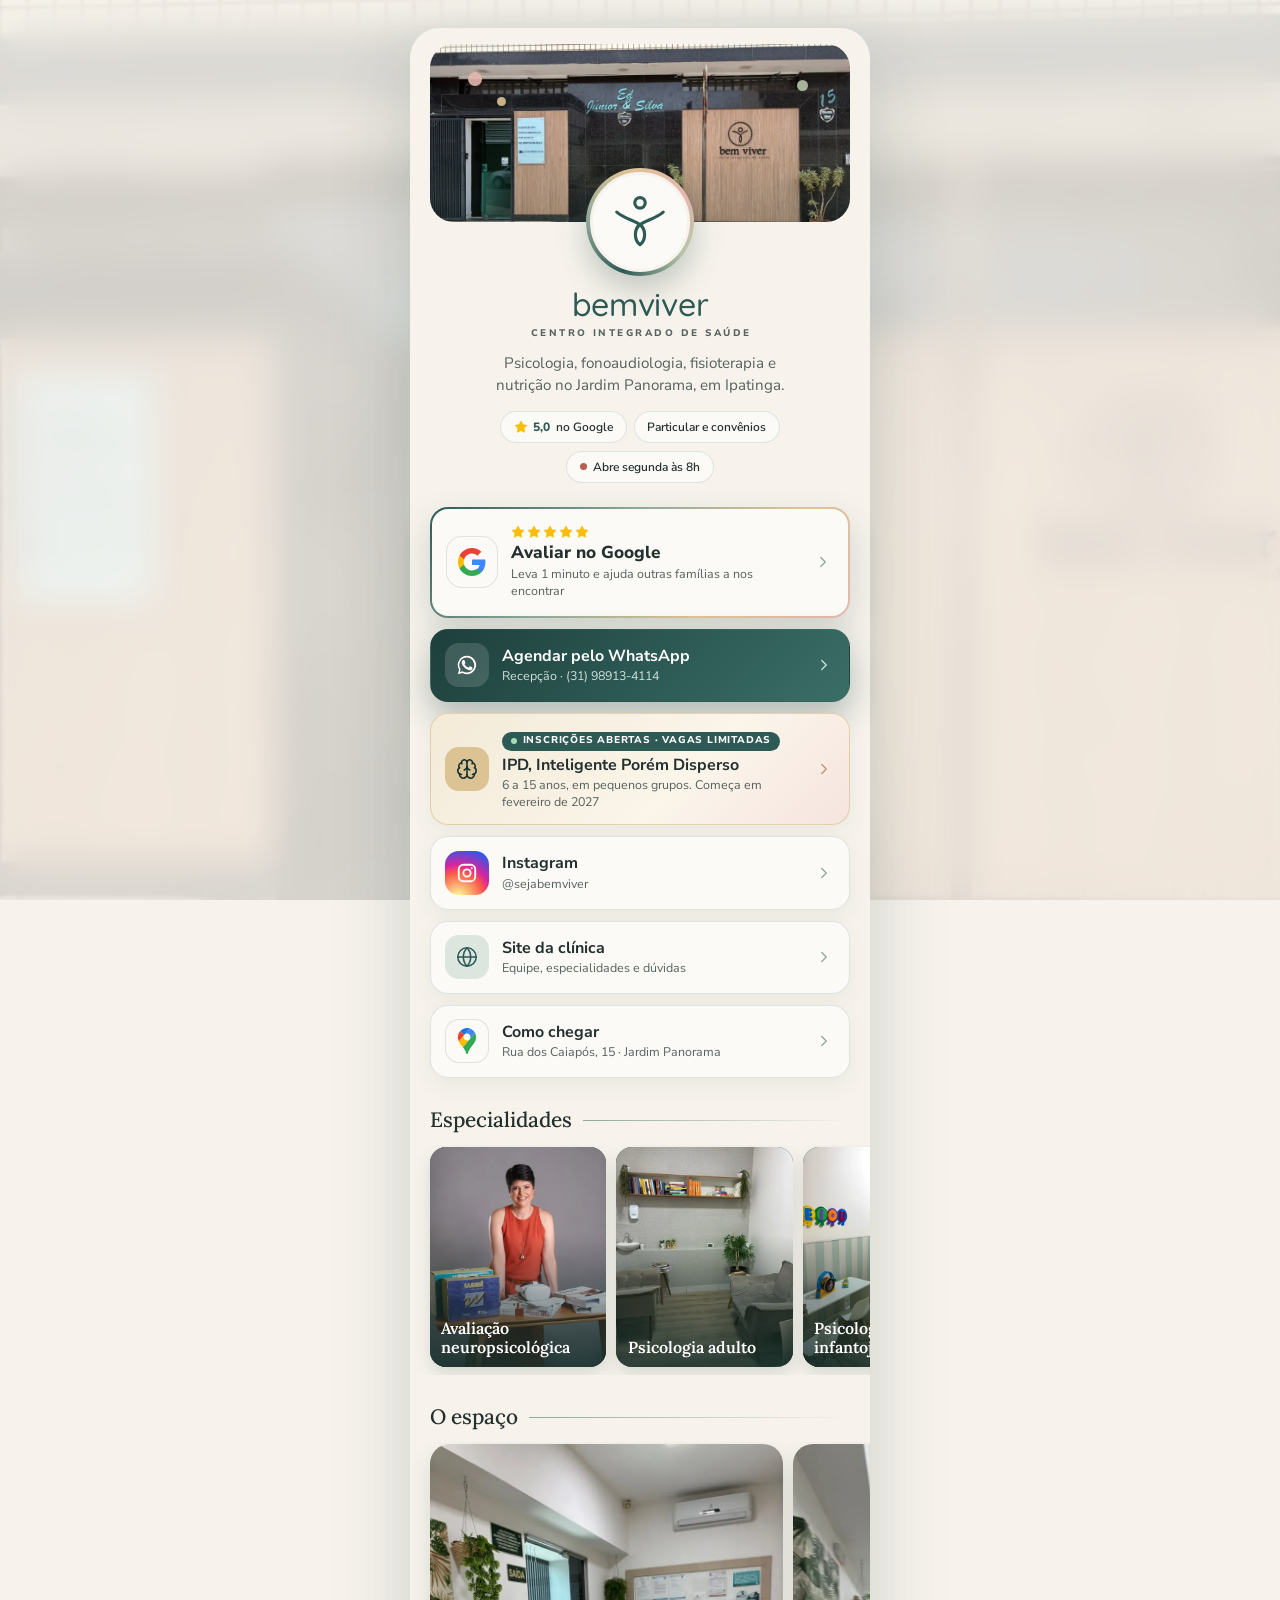
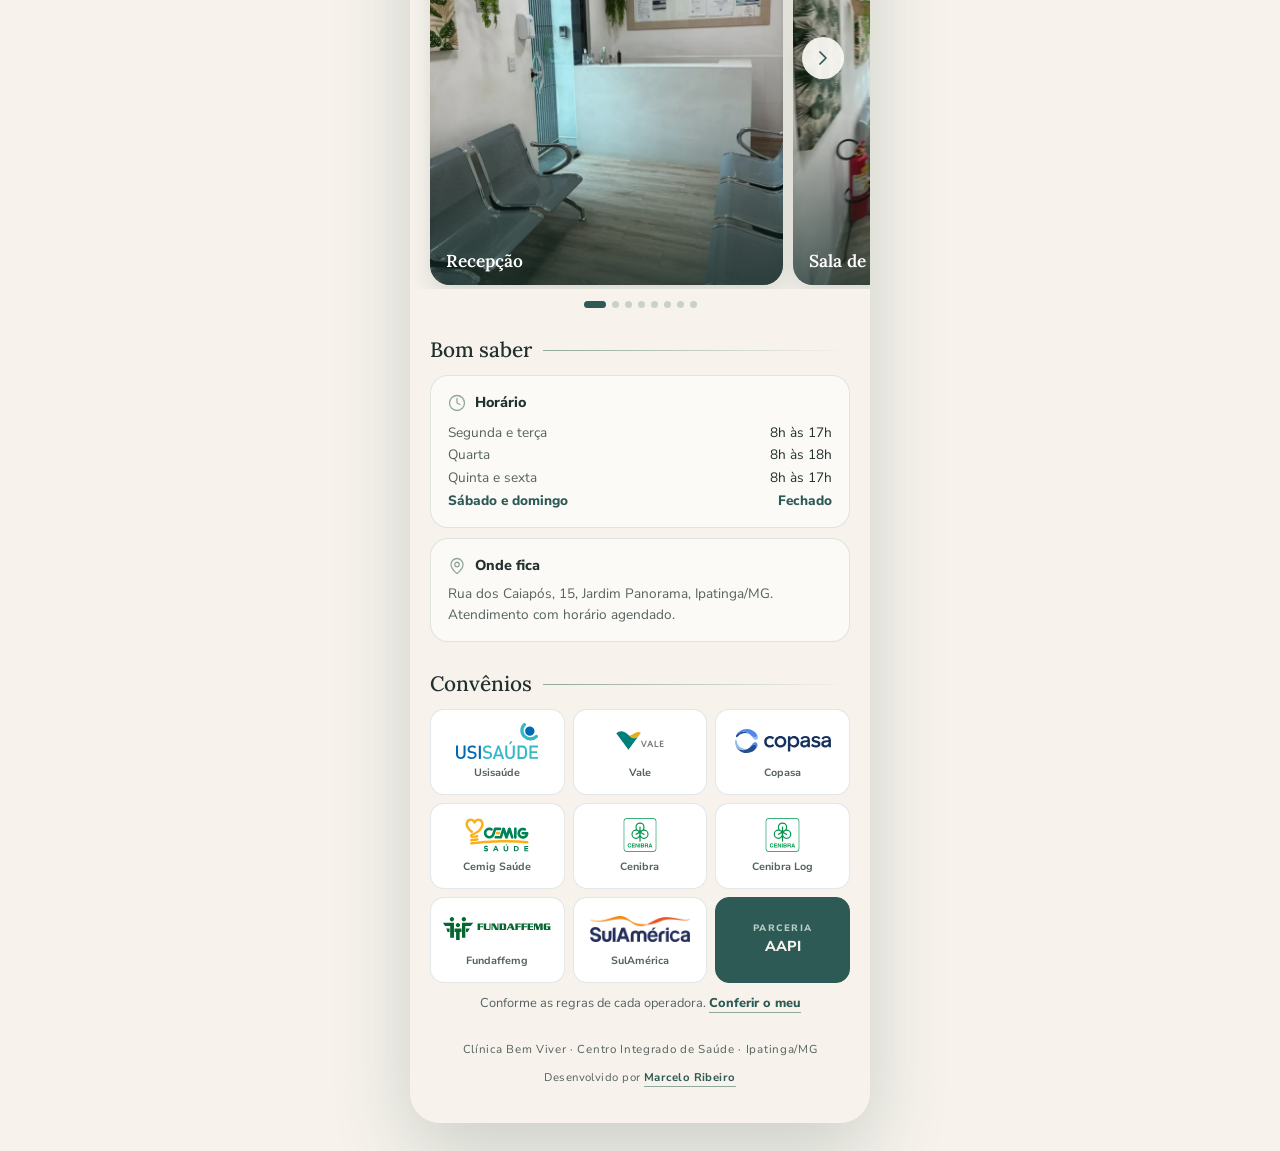
==== commit 8c296a0f: "Links: carrossel do espaço" ====
--- a/links/index.html
+++ b/links/index.html
@@ -209,13 +209,32 @@
 .galeria.arrastando{scroll-snap-type:none;cursor:grabbing}
 @media (min-width:620px){.galeria{margin:0 -20px;padding:2px 20px 8px;scroll-padding-inline:20px}}
 
-/* ---------- o espaco: mosaico, cada foto abre grande ---------- */
-.espaco{display:grid;grid-template-columns:repeat(2,1fr);grid-auto-rows:112px;gap:8px;list-style:none;margin:0;padding:0}
-.espaco li:nth-child(1){grid-row:span 2}
-.espaco li:nth-child(4){grid-column:span 2}
-.foto{display:block;width:100%;height:100%;padding:0;border:0;border-radius:14px;overflow:hidden;background:var(--areia);cursor:zoom-in}
-.foto img{width:100%;height:100%;object-fit:cover;transition:scale .8s var(--suave)}
+/* ---------- o espaco: carrossel, cada foto abre grande ---------- */
+.carrossel{position:relative}
+.carrossel__trilho{display:flex;gap:10px;overflow-x:auto;scroll-snap-type:x mandatory;scroll-padding-inline:16px;margin:0 -16px;padding:2px 16px 4px;scrollbar-width:none;list-style:none}
+.carrossel__trilho::-webkit-scrollbar{display:none}
+.carrossel__trilho li{flex:0 0 84%;scroll-snap-align:start}
+@media (min-width:620px){.carrossel__trilho{margin:0 -20px;padding:2px 20px 4px;scroll-padding-inline:20px}}
+.foto{position:relative;isolation:isolate;display:block;width:100%;aspect-ratio:4/5;padding:0;border:0;border-radius:20px;overflow:hidden;background:var(--areia);cursor:zoom-in;box-shadow:0 10px 24px rgba(30,63,59,.14);-webkit-user-drag:none;user-select:none}
+.foto img{width:100%;height:100%;object-fit:cover;-webkit-user-drag:none;transition:scale .8s var(--suave)}
+.foto::after{content:"";position:absolute;inset:0;background:linear-gradient(180deg,rgba(22,48,45,0) 62%,rgba(22,48,45,.7));pointer-events:none}
 .foto:hover img{scale:1.04}
+.foto__leg{position:absolute;left:1rem;bottom:.85rem;z-index:1;color:#fff;font:600 1.08rem/1.2 var(--serif);text-align:left}
+.carrossel__pontos{display:flex;justify-content:center;gap:6px;margin-top:12px}
+.carrossel__pontos i{width:7px;height:7px;border-radius:999px;background:rgba(45,90,85,.22);transition:width .35s var(--suave),background .35s ease}
+.carrossel__pontos i.on{width:22px;background:var(--petroleo)}
+/* setas so pra mouse: no celular o dedo arrasta */
+.carrossel__seta{display:none}
+@media (hover:hover) and (pointer:fine){
+  .carrossel__trilho{cursor:grab}
+  .carrossel__seta{position:absolute;top:calc(50% - 38px);z-index:2;display:grid;place-items:center;width:42px;height:42px;border-radius:50%;border:0;background:rgba(252,250,246,.92);color:var(--petroleo);box-shadow:0 8px 20px rgba(30,63,59,.2);cursor:pointer;transition:opacity .25s ease,transform .2s ease}
+  .carrossel__seta:hover{transform:scale(1.06)}
+  .carrossel__seta[disabled]{opacity:0;pointer-events:none}
+  .carrossel__seta--ant{left:6px}
+  .carrossel__seta--ant .i{transform:rotate(180deg)}
+  .carrossel__seta--prox{right:6px}
+}
+.carrossel__trilho.arrastando{scroll-snap-type:none;cursor:grabbing}
 .visor{width:min(94vw,560px);max-width:none;max-height:92vh;padding:0;border:0;border-radius:18px;background:transparent;overflow:visible}
 .visor::backdrop{background:rgba(22,48,45,.86)}
 .visor img{width:100%;max-height:82vh;object-fit:contain;border-radius:18px}
@@ -354,24 +373,23 @@
     <li><a class="card" href="../especialidades/nutricao/"><img src="../assets/img/links/esp-card-nutricao.webp" width="480" height="600" loading="lazy" decoding="async" alt="">Nutrição</a></li>
   </ul>
 
-  <h2 class="titulo">Programas</h2>
-  <!-- o cartao do IPD usa a mesma ilustracao do site (turma gerada, alt "Ilustracao"), aprovada por ele em 02/11 -->
-  <ul class="galeria" aria-label="Programas da clínica: cada um abre a página dele no site">
-    <li><a class="card" href="../programas/treinamento-caa/"><img src="../assets/img/links/esp-card-caa.webp" width="480" height="600" loading="lazy" decoding="async" alt="">Treinamento de CAA</a></li>
-    <li><a class="card" href="../programas/ipd/"><img src="../assets/img/links/esp-card-ipd.webp" width="480" height="600" loading="lazy" decoding="async" alt="Ilustração: crianças em atividade de grupo">IPD</a></li>
-    <li><a class="card" href="../programas/envelhecer-em-movimento/"><img src="../assets/img/links/esp-card-envelhecer.webp" width="480" height="600" loading="lazy" decoding="async" alt="">Envelhecer em Movimento</a></li>
-  </ul>
-
   <h2 class="titulo">O espaço</h2>
-  <!-- fotos reais da Carine (02/11/2026). Toque abre a foto grande -->
-  <ul class="espaco">
-    <li><button class="foto" type="button" data-grande="../assets/img/esp-recepcao.webp"><img src="../assets/img/links/local-recepcao.webp" width="600" height="800" loading="lazy" decoding="async" alt="Recepção da clínica"></button></li>
-    <li><button class="foto" type="button" data-grande="../assets/img/esp-espera.webp"><img src="../assets/img/links/local-espera.webp" width="600" height="800" loading="lazy" decoding="async" alt="Sala de espera"></button></li>
-    <li><button class="foto" type="button" data-grande="../assets/img/esp-infantil.webp"><img src="../assets/img/links/local-infantil.webp" width="600" height="800" loading="lazy" decoding="async" alt="Sala de atendimento infantil, com brinquedos"></button></li>
-    <li><button class="foto" type="button" data-grande="../assets/img/esp-consultorio.webp"><img src="../assets/img/links/local-consultorio.webp" width="900" height="560" loading="lazy" decoding="async" alt="Consultório"></button></li>
-    <li><button class="foto" type="button" data-grande="../assets/img/esp-fono.webp"><img src="../assets/img/links/local-fono.webp" width="600" height="600" loading="lazy" decoding="async" alt="Sala de fonoaudiologia"></button></li>
-    <li><button class="foto" type="button" data-grande="../assets/img/esp-fisio.webp"><img src="../assets/img/links/local-fisio.webp" width="600" height="600" loading="lazy" decoding="async" alt="Sala de fisioterapia"></button></li>
-  </ul>
+  <!-- carrossel com as fotos reais da Carine (02/11/2026). Arrasta pro lado; toque abre a foto grande -->
+  <div class="carrossel">
+    <ul class="carrossel__trilho" aria-label="Fotos do espaço da clínica">
+      <li><button class="foto" type="button" data-grande="../assets/img/esp-recepcao.webp"><img src="../assets/img/links/local-recepcao.webp" width="720" height="900" loading="lazy" decoding="async" alt="Recepção da clínica"><span class="foto__leg">Recepção</span></button></li>
+      <li><button class="foto" type="button" data-grande="../assets/img/esp-espera.webp"><img src="../assets/img/links/local-espera.webp" width="720" height="900" loading="lazy" decoding="async" alt="Sala de espera"><span class="foto__leg">Sala de espera</span></button></li>
+      <li><button class="foto" type="button" data-grande="../assets/img/esp-consultorio.webp"><img src="../assets/img/links/local-consultorio.webp" width="720" height="900" loading="lazy" decoding="async" alt="Consultório"><span class="foto__leg">Consultório</span></button></li>
+      <li><button class="foto" type="button" data-grande="../assets/img/esp-infantil.webp"><img src="../assets/img/links/local-infantil.webp" width="720" height="900" loading="lazy" decoding="async" alt="Sala de atendimento infantil, com brinquedos"><span class="foto__leg">Sala infantil</span></button></li>
+      <li><button class="foto" type="button" data-grande="../assets/img/esp-cantinho.webp"><img src="../assets/img/links/local-cantinho.webp" width="720" height="900" loading="lazy" decoding="async" alt="Cantinho das crianças, com mesinha e cadeiras"><span class="foto__leg">Cantinho das crianças</span></button></li>
+      <li><button class="foto" type="button" data-grande="../assets/img/esp-fono.webp"><img src="../assets/img/links/local-fono.webp" width="720" height="900" loading="lazy" decoding="async" alt="Sala de fonoaudiologia"><span class="foto__leg">Fonoaudiologia</span></button></li>
+      <li><button class="foto" type="button" data-grande="../assets/img/esp-atendimento.webp"><img src="../assets/img/links/local-atendimento.webp" width="720" height="900" loading="lazy" decoding="async" alt="Sala de atendimento, com poltrona e estante"><span class="foto__leg">Sala de atendimento</span></button></li>
+      <li><button class="foto" type="button" data-grande="../assets/img/esp-fisio.webp"><img src="../assets/img/links/local-fisio.webp" width="720" height="900" loading="lazy" decoding="async" alt="Sala de fisioterapia"><span class="foto__leg">Fisioterapia</span></button></li>
+    </ul>
+    <button class="carrossel__seta carrossel__seta--ant" type="button" aria-label="Foto anterior"><svg class="i" aria-hidden="true"><use href="#i-dir"/></svg></button>
+    <button class="carrossel__seta carrossel__seta--prox" type="button" aria-label="Próxima foto"><svg class="i" aria-hidden="true"><use href="#i-dir"/></svg></button>
+    <div class="carrossel__pontos" aria-hidden="true"></div>
+  </div>
 
   <h2 class="titulo">Bom saber</h2>
   <div class="info">
@@ -468,7 +486,7 @@
 
   /* 3. faixas de arrastar: o dedo e o trackpad ja rolam; o mouse precisa do arraste.
      Depois de arrastar, o clique que vem junto nao abre o cartao. */
-  Array.prototype.forEach.call(document.querySelectorAll(".galeria"), function(gal){
+  Array.prototype.forEach.call(document.querySelectorAll(".galeria, .carrossel__trilho"), function(gal){
     var arr = null, arrastou = false;
     gal.addEventListener("dragstart", function(e){ e.preventDefault(); });
     gal.addEventListener("pointerdown", function(e){
@@ -501,7 +519,29 @@
     gal.addEventListener("click", function(e){ if (arrastou) { e.preventDefault(); arrastou = false; } }, true);
   });
 
-  /* 4. o espaco: a foto abre grande no visor. Sem <dialog> (navegador antigo), abre a imagem */
+  /* 4. carrossel do espaco: um ponto por foto, o da foto da vez aceso, e setas pro mouse */
+  Array.prototype.forEach.call(document.querySelectorAll(".carrossel"), function(c){
+    var tr = c.querySelector(".carrossel__trilho"), fotos = tr.children, pts = c.querySelector(".carrossel__pontos");
+    var ant = c.querySelector(".carrossel__seta--ant"), prox = c.querySelector(".carrossel__seta--prox");
+    for (var k = 0; k < fotos.length; k++) pts.appendChild(document.createElement("i"));
+    var passo = function(){ return fotos[0].offsetWidth + parseFloat(getComputedStyle(tr).columnGap || 10); };
+    var atual = -1, pedido = false;
+    var marca = function(){
+      pedido = false;
+      var max = tr.scrollWidth - tr.clientWidth;
+      var n = tr.scrollLeft >= max - 4 ? fotos.length - 1 : Math.round(tr.scrollLeft / passo());
+      if (n === atual) return;
+      atual = n;
+      Array.prototype.forEach.call(pts.children, function(p, i){ p.classList.toggle("on", i === n); });
+      ant.disabled = n <= 0; prox.disabled = n >= fotos.length - 1;
+    };
+    tr.addEventListener("scroll", function(){ if (!pedido) { pedido = true; requestAnimationFrame(marca); } }, { passive: true });
+    ant.addEventListener("click", function(){ tr.scrollBy({ left: -passo(), behavior: reduzido ? "auto" : "smooth" }); });
+    prox.addEventListener("click", function(){ tr.scrollBy({ left: passo(), behavior: reduzido ? "auto" : "smooth" }); });
+    marca();
+  });
+
+  /* 5. o espaco: a foto abre grande no visor. Sem <dialog> (navegador antigo), abre a imagem */
   var visor = document.querySelector(".visor");
   Array.prototype.forEach.call(document.querySelectorAll("[data-grande]"), function(b){
     b.addEventListener("click", function(){
